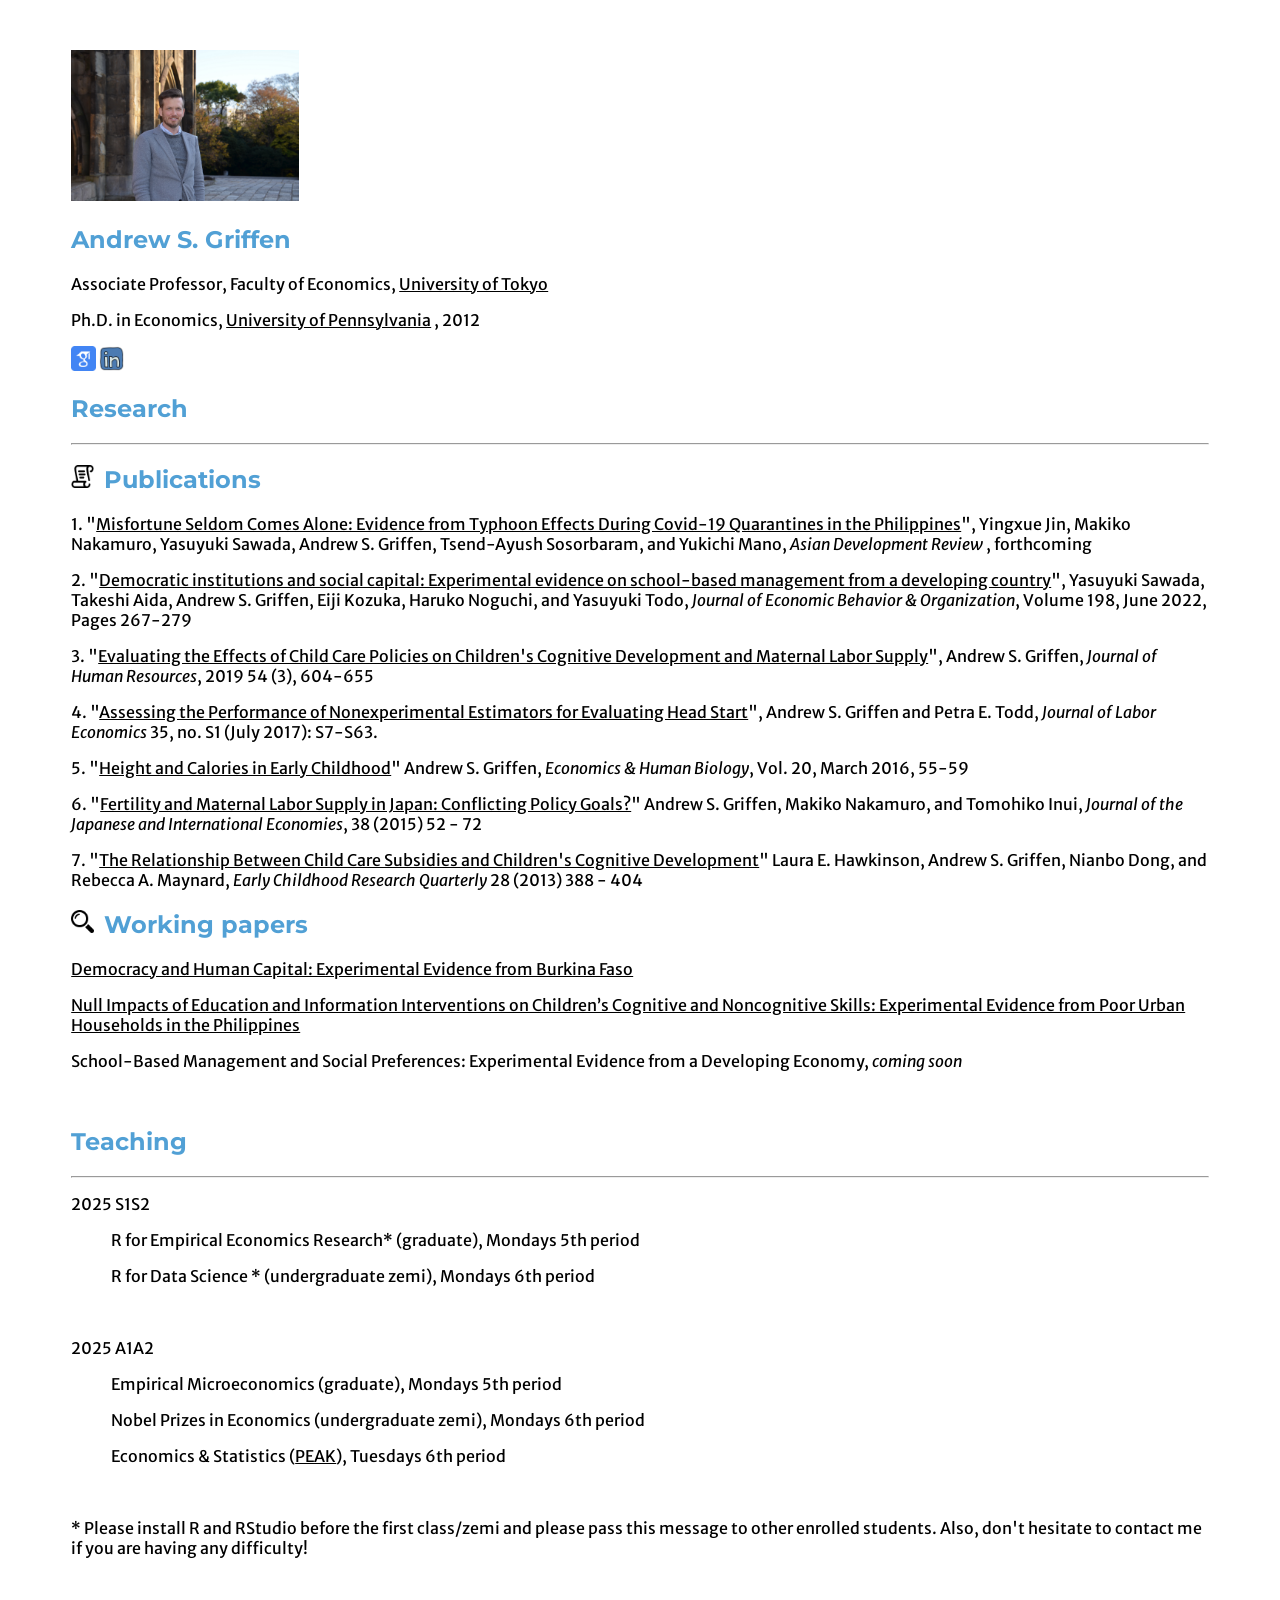
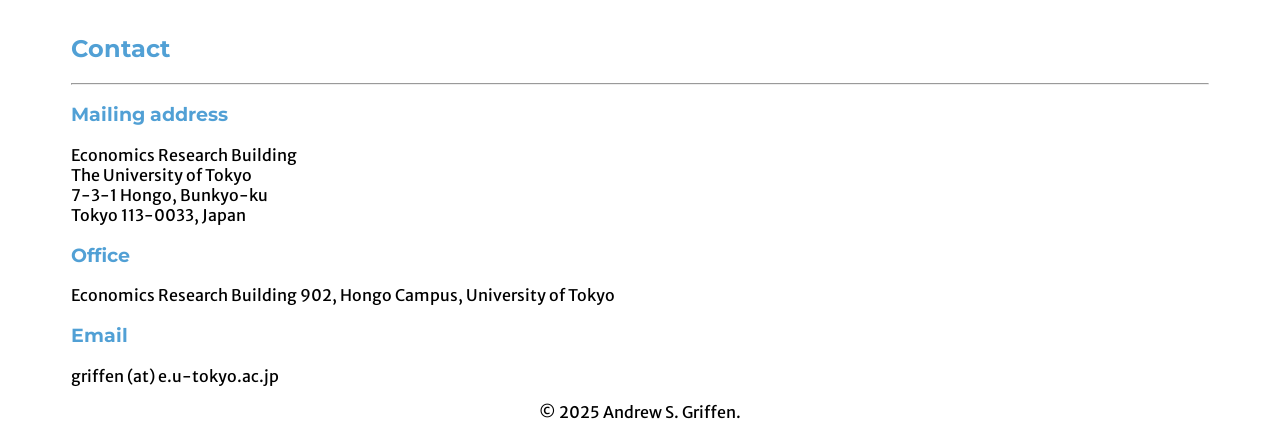
==== index.html @ 43484c6c "Added another target blank" ====
<!DOCTYPE html>
<html lang="en">

<head>
  <meta charset="UTF-8">
  <meta name="viewport" content="width=device-width, initial-scale=1.0">
  <meta http-equiv="X-UA-Compatible" content="ie=edge">
  <title>Andrew S. Griffen</title>
  <link rel="stylesheet" href="css/styles.css">
  <link rel="icon" href="akamon.ico">
  <link href="https://fonts.googleapis.com/css?family=Merriweather+Sans|Neucha|Montserrat|Sacramento|Passion+One" rel="stylesheet">
</head>

<!-- Google tag (gtag.js) -->
<script async src="https://www.googletagmanager.com/gtag/js?id=G-EB3QJS6JGM"></script>
<script>
  window.dataLayer = window.dataLayer || [];
  function gtag(){dataLayer.push(arguments);}
  gtag('js', new Date());

  gtag('config', 'G-EB3QJS6JGM');
</script>

<body>
  <div class="middle-container">
    <div class="profile">
      <img src="images/griffenpic.jpg" width="20%" height="20%" alt="griffen-pic">
      <h2>Andrew S. Griffen</h2>
      <p class="introduction">Associate Professor, Faculty of Economics, <a href="https://www.e.u-tokyo.ac.jp/index-e.html" target="_blank">University of Tokyo</a></p>
      <p class="introduction"></p>Ph.D. in Economics, <a href="https://economics.sas.upenn.edu/" target="_blank">University of Pennsylvania</a> , 2012</p>
      <a class="footer-link" href="https://scholar.google.com/citations?user=Ombn8p4AAAAJ&hl=en" style="text-decoration: none"> <img src="images/google_scholar.png" alt="Google Scholar" height="25" width="25"> </a>
      <a class="footer-link" href="https://www.linkedin.com/in/andrew-s-griffen-a07aa4168/" style="text-decoration: none"> <img src="images/linkedin.png" alt="LinkedIn" height="25" width="25"> </a>
    </div>
    <div class="papers">
      <h2>Research</h2>
      <hr>
      <div class="papers-title">
        <img class="code-img" src="images/scroll.png" alt="scroll-img">
        <h2>Publications</h2>
      </div>
      <div class="papers-row">
        <p>1. "<a href="">Misfortune Seldom Comes Alone: Evidence from Typhoon Effects During Covid-19 Quarantines in the Philippines</a>", Yingxue Jin, Makiko Nakamuro, Yasuyuki Sawada, Andrew S. Griffen, Tsend-Ayush Sosorbaram, and Yukichi Mano, <i>Asian Development Review </i>, forthcoming </p>
        <p>2. "<a href="https://www.sciencedirect.com/science/article/pii/S0167268122001081?dgcid=coauthor">Democratic institutions and social capital: Experimental evidence on school-based management from a developing country</a>", Yasuyuki Sawada, Takeshi Aida, Andrew S. Griffen, Eiji Kozuka, Haruko Noguchi, and Yasuyuki Todo, <i>Journal of Economic Behavior & Organization</i>, Volume 198, June 2022, Pages 267-279</p>
        <p>3. "<a href="http://jhr.uwpress.org/content/54/3/604.short">Evaluating the Effects of Child Care Policies on Children's Cognitive Development and Maternal Labor Supply</a>", Andrew S. Griffen, <i>Journal of Human Resources</i>, 2019 54 (3), 604-655</p>
        <p>4. "<a href="http://www.journals.uchicago.edu/doi/abs/10.1086/691726">Assessing the Performance of Nonexperimental Estimators for Evaluating Head Start</a>", Andrew S. Griffen and Petra E. Todd, <i>Journal of Labor Economics</i> 35, no.
          S1 (July 2017): S7-S63.</p>
        <p>5. "<a href="http://www.sciencedirect.com/science/article/pii/S1570677X1500074X">Height and Calories in Early Childhood</a>" Andrew S. Griffen, <i>Economics & Human Biology</i>, Vol. 20, March 2016, 55-59</p>
        <p>6. "<a href="http://www.sciencedirect.com/science/article/pii/S0889158315000222">Fertility and Maternal Labor Supply in Japan: Conflicting Policy Goals?</a>" Andrew S. Griffen, Makiko Nakamuro, and Tomohiko Inui, <i>Journal of the
            Japanese and International Economies</i>, 38 (2015) 52 - 72</p>
        <p>7. "<a href="http://www.sciencedirect.com/science/article/pii/S0885200612001007">The Relationship Between Child Care Subsidies and Children's Cognitive Development</a>" Laura E. Hawkinson, Andrew S. Griffen, Nianbo Dong, and Rebecca A.
          Maynard, <i>Early Childhood Research Quarterly</i> 28 (2013) 388 - 404</p>
      </div>
      <div class="papers-title">
        <img class="code-img" src="images/magnifying-glass.png" alt="magnifying-glass-img">
        <h2>Working papers</h2>
      </div>
      <div class="papers-row">
        <a href="Sawada_et_al_SBM_HC.pdf">Democracy and Human Capital: Experimental Evidence from Burkina Faso</a> </p>
        <a href="SALT_RCT.pdf">Null Impacts of Education and Information Interventions on Children’s Cognitive and Noncognitive Skills: Experimental Evidence from Poor Urban Households in the Philippines</a> </p>
        <a>School-Based Management and Social Preferences: Experimental Evidence from a Developing Economy</a>, <i>coming soon</i> </p>
      </div>
  </div>

  <br>
<!--   <div class="teaching">
    <h2>Research Assistant.</h2>
    <hr>
    <p>I am looking for an UTokyo undergraduate or graduate student to help with a literature review. Please email for details and to apply.</p>
  </div>
  <br>
-->

  <div class="teaching">
    <h2>Teaching</h2>
    <hr>
      <p>2025 S1S2</p>
      <p style="text-indent: 40px">R for Empirical Economics Research* (graduate), Mondays 5th period</p>
      <p style="text-indent: 40px">R for Data Science * (undergraduate zemi), Mondays 6th period</p>      
      <br>
      <p>2025 A1A2</p>
      <p style="text-indent: 40px">Empirical Microeconomics (graduate), Mondays 5th period</p>
      <p style="text-indent: 40px">Nobel Prizes in Economics (undergraduate zemi), Mondays 6th period</p>
      <p style="text-indent: 40px">Economics & Statistics (<a href="https://peak.c.u-tokyo.ac.jp/" target="_blank">PEAK</a>), Tuesdays 6th period</p>
      <br>
      <p>* Please install R and RStudio before the first class/zemi and please pass this message to other enrolled students. Also, don't hesitate to contact me if you are having any difficulty!</p>
  </div>
  <br>
  <br>

  <div class="contact-me">
    <h2>Contact</h2>
    <hr>
    <h3>Mailing address</h3>
    <p>Economics Research Building <br> The University of Tokyo <br> 7-3-1 Hongo, Bunkyo-ku <br> Tokyo 113-0033, Japan</p>
    <h3>Office</h3>
    <p><a href="https://goo.gl/maps/ZFtNMYrDCaeo88fF8" style="text-decoration: none">Economics Research Building 902, Hongo Campus, University of Tokyo</a>    </p>

    <h3>Email</h3>
    <p>griffen (at) e.u-tokyo.ac.jp</p>
  </div>

  <div class="bottom-container">
    <!-- <a class="footer-link" href="http://www.griffen.e.u-tokyo.ac.jp/">CV</a>
    <a class="footer-link" href="http://www.griffen.e.u-tokyo.ac.jp/">Google Scholar</a>
    <a class="footer-link" href="https://www.linkedin.com/in/drew-griffen-a07aa4168">LinkedIn</a> -->
    <!-- <img class="fuji" src="images/fuji-mountain.png" alt="fuji-mountain"> -->
    <p>© 2025 Andrew S. Griffen.</ps>
  </div>

</body>
</html>
---- css/styles.css ----
h1 {
  width: 10%;
  margin-top: 0;
  margin-bottom: 0;
  padding: 0;
  margin: 0 auto;
  font-family: 'Neucha', cursive;
  /* color: #66BFBF; */
  color: #51A0D5;
}

h2 {
  font-family: 'Montserrat', sans-serif;
  color: #51A0D5;
}

h3 {
  font-family: 'Montserrat', sans-serif;
  color: #51A0D5;
}

a {
  color: black;
}

p {
  font-weight: normal;
}

.profile {
  /* width: 70%;
  text-align: left; */
  margin: auto;
  /* width: 80%; */
  width: 90%;
  text-align: left;
}

.papers {
  /* width: 70%;
  text-align: left; */
  margin: auto;
  /* width: 80%; */
  width: 90%;
  text-align: left;
}

.papers-title {
  text-align: left;
}

.code-img {
  float: left;
  margin-right: 10px;
  width: 2%;
}

.papers-row {
  margin: auto;
  text-align: left;
}


body {
  margin-top: 50px;
  text-align: left;
  font-family: 'Merriweather Sans', sans-serif;
}

.top-cloud {
  position: absolute;
  right: 600px;
  top: 50px;
}

.bottom-cloud {
  position: absolute;
  left: 600px;
}

.econ {
  text-decoration: underline;
}

.fuji {
  /* width: 10%; */
}

.top-container {
  background-color: #b1bed5;
  position: relative;
  padding-top: 100px;
}

.bottom-container {
  position: relative;
  margin: auto;
  width: 90%;
  text-align: center;  
}

.teaching {
  margin: auto;
  /* width: 80%; */
  width: 90%;
  text-align: left;
}

.skill-row {
  /* width: 60%; */
  margin: 100px auto 100px auto;
  text-align: left;
}

.contact-me {
  margin: auto;
  /* width: 80%; */
  width: 90%;
  text-align: left;
}

.code-image {
  float: left;
  margin-right: 10px;
  width: 5%;
}

.code-image-chilies {
  float: right;
  margin-left: 10px;
  width: 5%;
}

.description {
  clear;
}

/* .
hero-section {
  background: url("../images/tokyo_skyline.jpg") ;
  background-size: cover;
  height: 60vh;
  text-align: center;
  display: -webkit-flex;
  display: -ms-flexbox;
  display: flex;
  -webkit-align-items: center;
      -ms-flex-align: center;
          align-items: center;
  -webkit-justify-content: center;
      -ms-flex-pack: center;
          justify-content: center;
}
*/

/* .hero-section .hero-section-text {
  color: #fefefe;
  text-shadow: 1px 1px 2px #0a0a0a;
} */
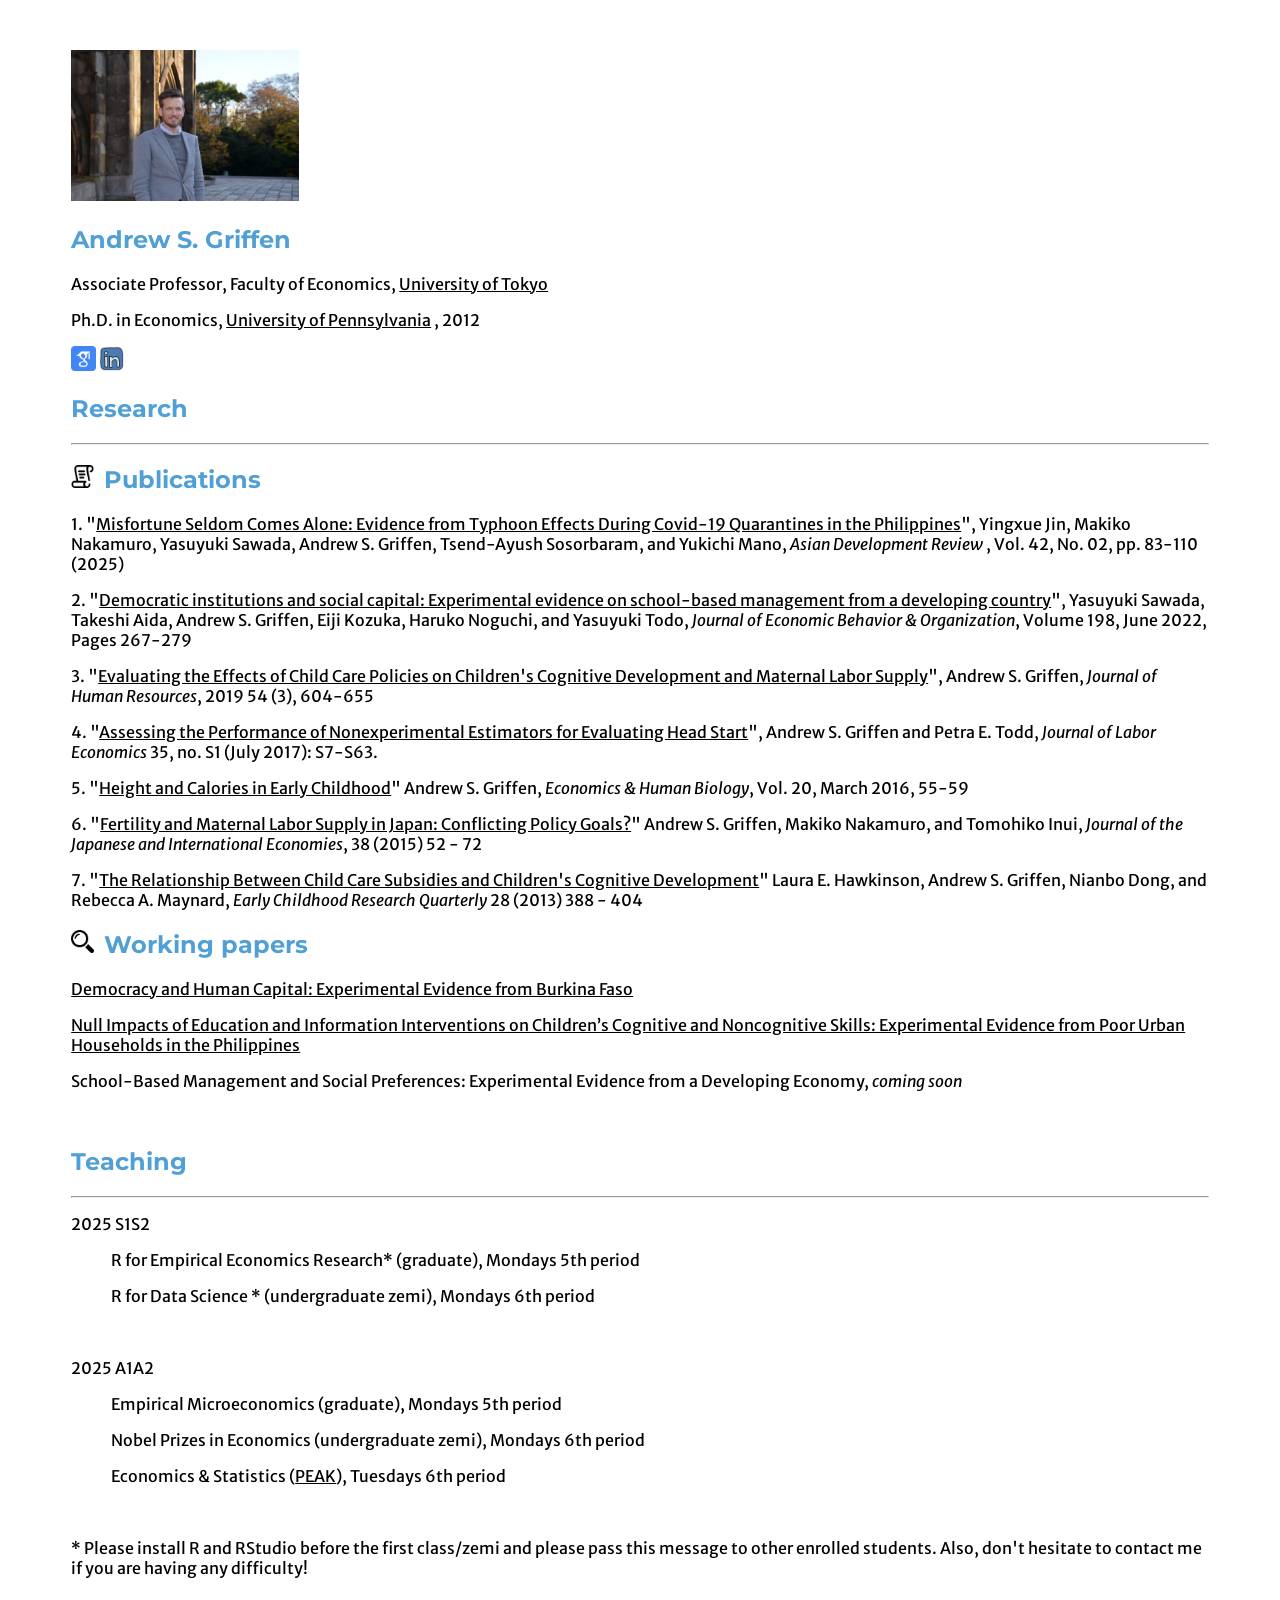
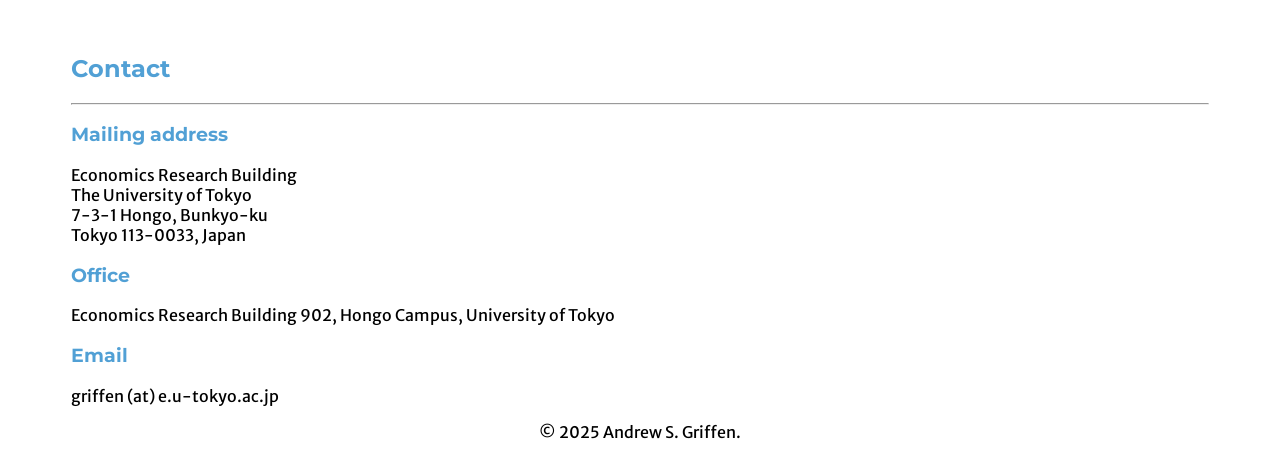
==== commit 0839f007: "Add ADR link" ====
--- a/index.html
+++ b/index.html
@@ -39,7 +39,7 @@
         <h2>Publications</h2>
       </div>
       <div class="papers-row">
-        <p>1. "<a href="">Misfortune Seldom Comes Alone: Evidence from Typhoon Effects During Covid-19 Quarantines in the Philippines</a>", Yingxue Jin, Makiko Nakamuro, Yasuyuki Sawada, Andrew S. Griffen, Tsend-Ayush Sosorbaram, and Yukichi Mano, <i>Asian Development Review </i>, forthcoming </p>
+        <p>1. "<a href="https://www.worldscientific.com/doi/full/10.1142/S0116110525400074?srsltid=AfmBOorObGidNRZ9A7gw_8hHYxT_Q0zO1d-peMCA-0s9Koc2f-IkgjkW">Misfortune Seldom Comes Alone: Evidence from Typhoon Effects During Covid-19 Quarantines in the Philippines</a>", Yingxue Jin, Makiko Nakamuro, Yasuyuki Sawada, Andrew S. Griffen, Tsend-Ayush Sosorbaram, and Yukichi Mano, <i>Asian Development Review </i>, Vol. 42, No. 02, pp. 83-110 (2025) </p>
         <p>2. "<a href="https://www.sciencedirect.com/science/article/pii/S0167268122001081?dgcid=coauthor">Democratic institutions and social capital: Experimental evidence on school-based management from a developing country</a>", Yasuyuki Sawada, Takeshi Aida, Andrew S. Griffen, Eiji Kozuka, Haruko Noguchi, and Yasuyuki Todo, <i>Journal of Economic Behavior & Organization</i>, Volume 198, June 2022, Pages 267-279</p>
         <p>3. "<a href="http://jhr.uwpress.org/content/54/3/604.short">Evaluating the Effects of Child Care Policies on Children's Cognitive Development and Maternal Labor Supply</a>", Andrew S. Griffen, <i>Journal of Human Resources</i>, 2019 54 (3), 604-655</p>
         <p>4. "<a href="http://www.journals.uchicago.edu/doi/abs/10.1086/691726">Assessing the Performance of Nonexperimental Estimators for Evaluating Head Start</a>", Andrew S. Griffen and Petra E. Todd, <i>Journal of Labor Economics</i> 35, no.
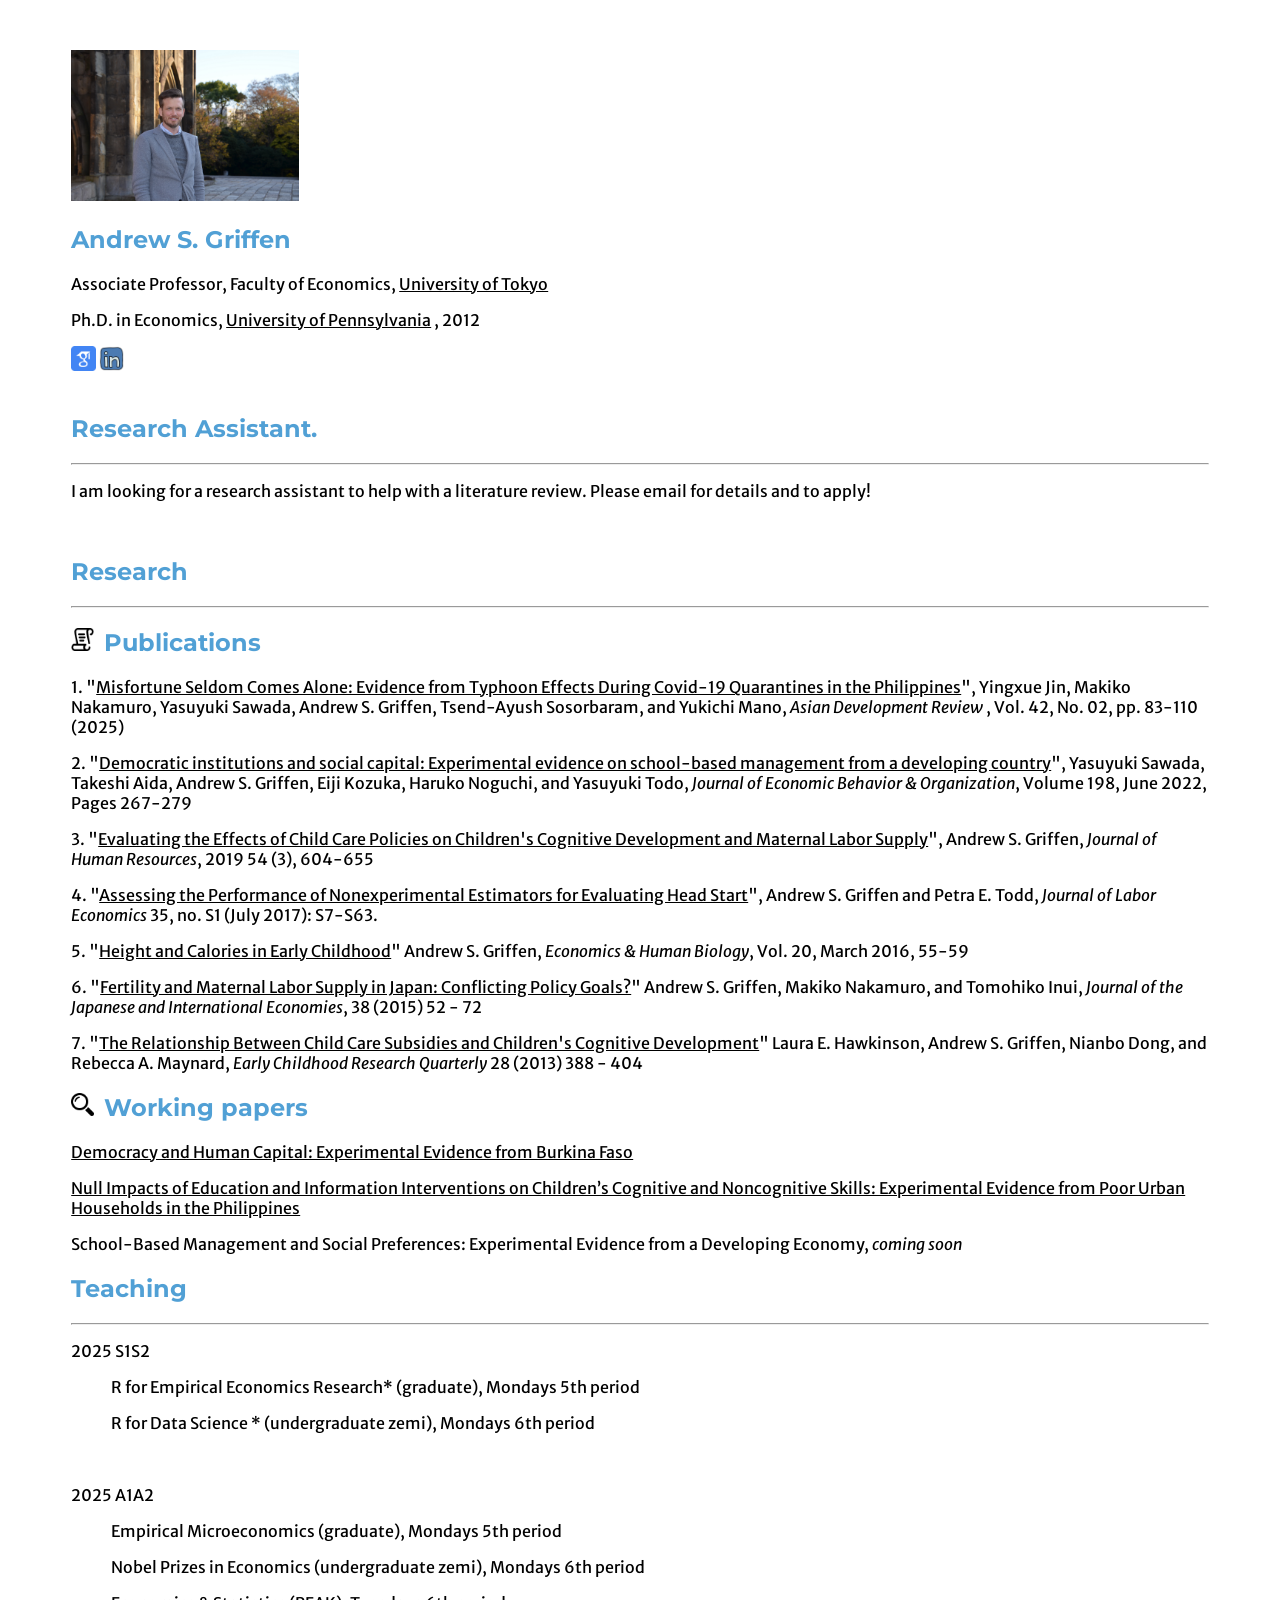
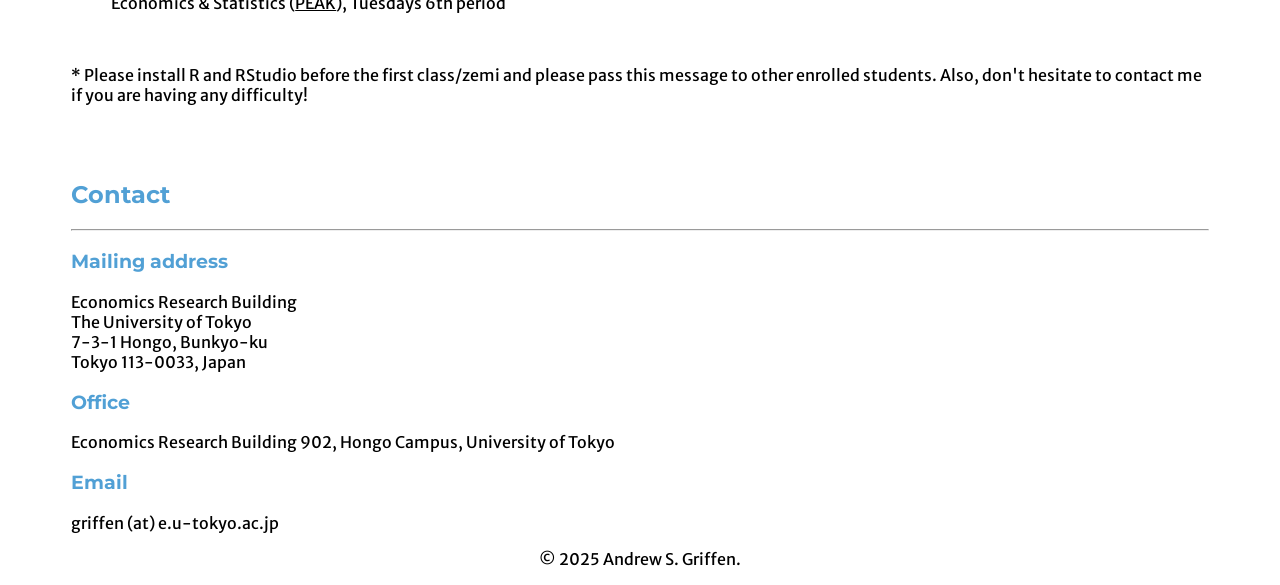
==== commit 9f538b21: "added RA" ====
--- a/index.html
+++ b/index.html
@@ -31,6 +31,15 @@
       <a class="footer-link" href="https://scholar.google.com/citations?user=Ombn8p4AAAAJ&hl=en" style="text-decoration: none"> <img src="images/google_scholar.png" alt="Google Scholar" height="25" width="25"> </a>
       <a class="footer-link" href="https://www.linkedin.com/in/andrew-s-griffen-a07aa4168/" style="text-decoration: none"> <img src="images/linkedin.png" alt="LinkedIn" height="25" width="25"> </a>
     </div>
+
+    <br>
+    <div class="teaching">
+      <h2>Research Assistant.</h2>
+      <hr>
+      <p>I am looking for a research assistant to help with a literature review. Please email for details and to apply!</p>
+    </div>
+    <br>
+
     <div class="papers">
       <h2>Research</h2>
       <hr>
@@ -60,15 +69,6 @@
         <a>School-Based Management and Social Preferences: Experimental Evidence from a Developing Economy</a>, <i>coming soon</i> </p>
       </div>
   </div>
-
-  <br>
-<!--   <div class="teaching">
-    <h2>Research Assistant.</h2>
-    <hr>
-    <p>I am looking for an UTokyo undergraduate or graduate student to help with a literature review. Please email for details and to apply.</p>
-  </div>
-  <br>
--->
 
   <div class="teaching">
     <h2>Teaching</h2>
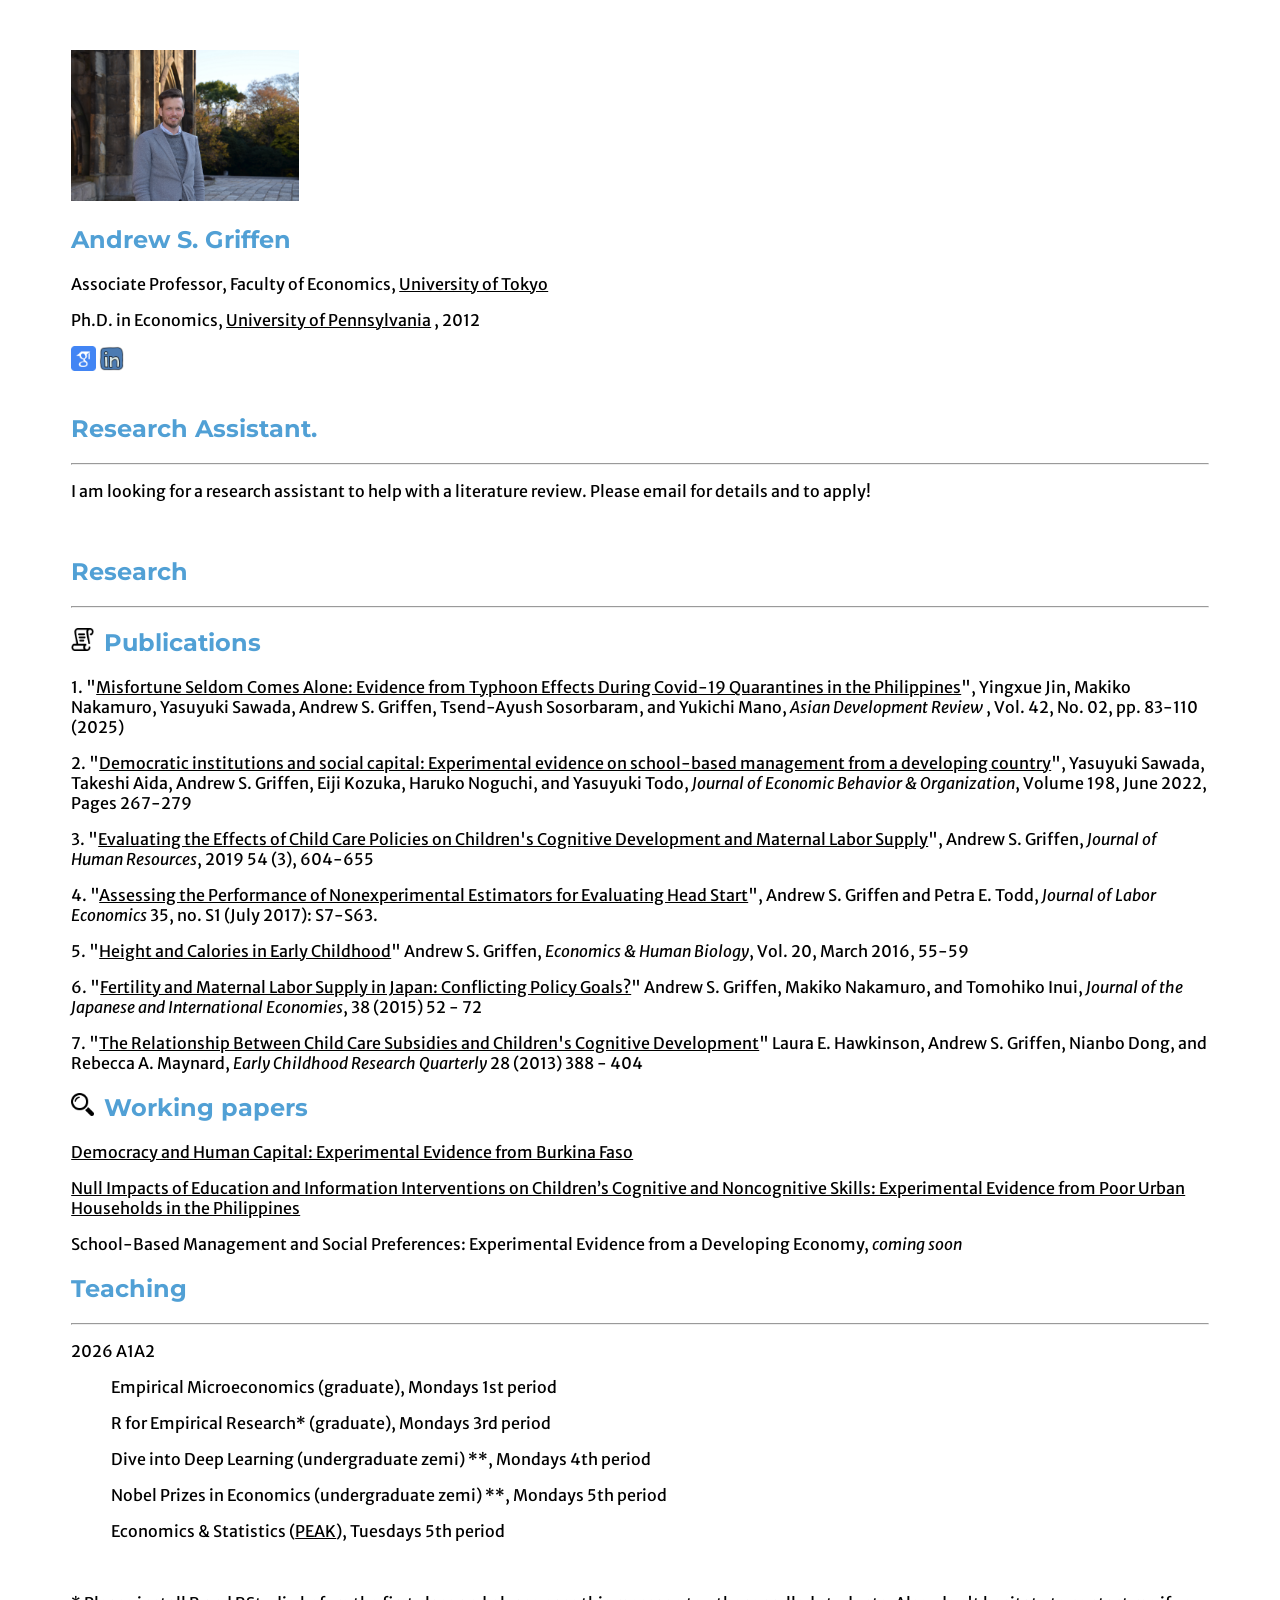
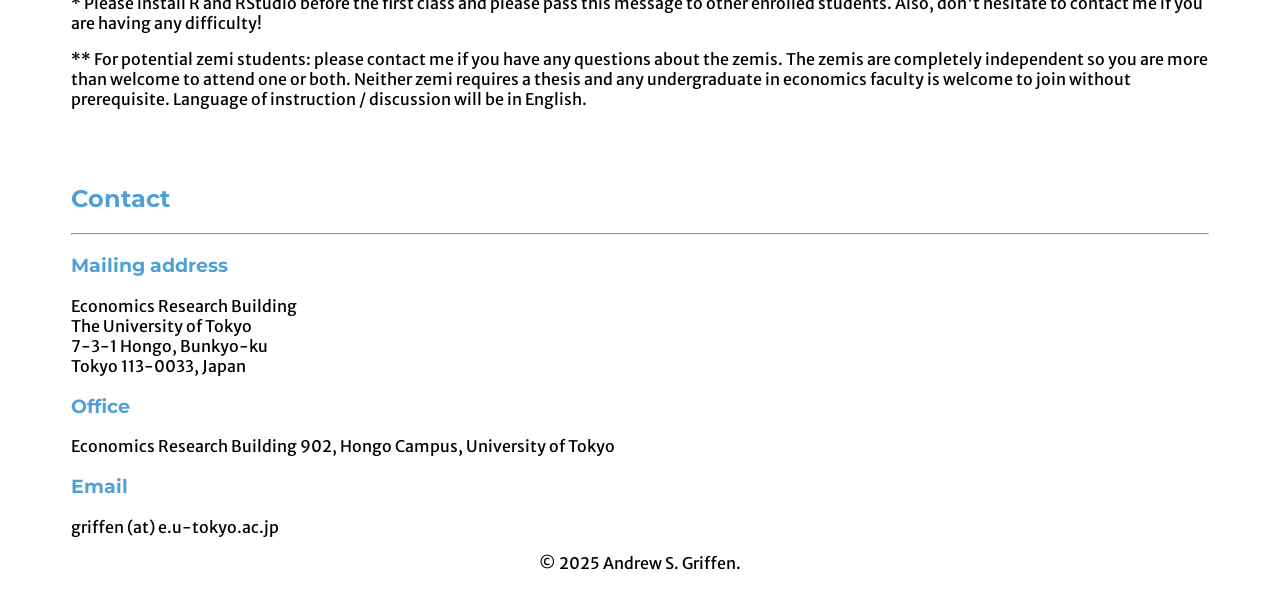
==== commit 0ac06d39: "2026 courses" ====
--- a/index.html
+++ b/index.html
@@ -73,16 +73,15 @@
   <div class="teaching">
     <h2>Teaching</h2>
     <hr>
-      <p>2025 S1S2</p>
-      <p style="text-indent: 40px">R for Empirical Economics Research* (graduate), Mondays 5th period</p>
-      <p style="text-indent: 40px">R for Data Science * (undergraduate zemi), Mondays 6th period</p>      
+      <p>2026 A1A2</p>
+      <p style="text-indent: 40px">Empirical Microeconomics (graduate), Mondays 1st period</p>
+      <p style="text-indent: 40px">R for Empirical Research* (graduate), Mondays 3rd period</p>
+      <p style="text-indent: 40px">Dive into Deep Learning (undergraduate zemi) **, Mondays 4th period</p>
+      <p style="text-indent: 40px">Nobel Prizes in Economics (undergraduate zemi) **, Mondays 5th period</p>
+      <p style="text-indent: 40px">Economics & Statistics (<a href="https://peak.c.u-tokyo.ac.jp/" target="_blank">PEAK</a>), Tuesdays 5th period</p>
       <br>
-      <p>2025 A1A2</p>
-      <p style="text-indent: 40px">Empirical Microeconomics (graduate), Mondays 5th period</p>
-      <p style="text-indent: 40px">Nobel Prizes in Economics (undergraduate zemi), Mondays 6th period</p>
-      <p style="text-indent: 40px">Economics & Statistics (<a href="https://peak.c.u-tokyo.ac.jp/" target="_blank">PEAK</a>), Tuesdays 6th period</p>
-      <br>
-      <p>* Please install R and RStudio before the first class/zemi and please pass this message to other enrolled students. Also, don't hesitate to contact me if you are having any difficulty!</p>
+      <p>* Please install R and RStudio before the first class and please pass this message to other enrolled students. Also, don't hesitate to contact me if you are having any difficulty!</p>
+      <p>** For potential zemi students: please contact me if you have any questions about the zemis. The zemis are completely independent so you are more than welcome to attend one or both. Neither zemi requires a thesis and any undergraduate in economics faculty is welcome to join without prerequisite. Language of instruction / discussion will be in English.</p>
   </div>
   <br>
   <br>
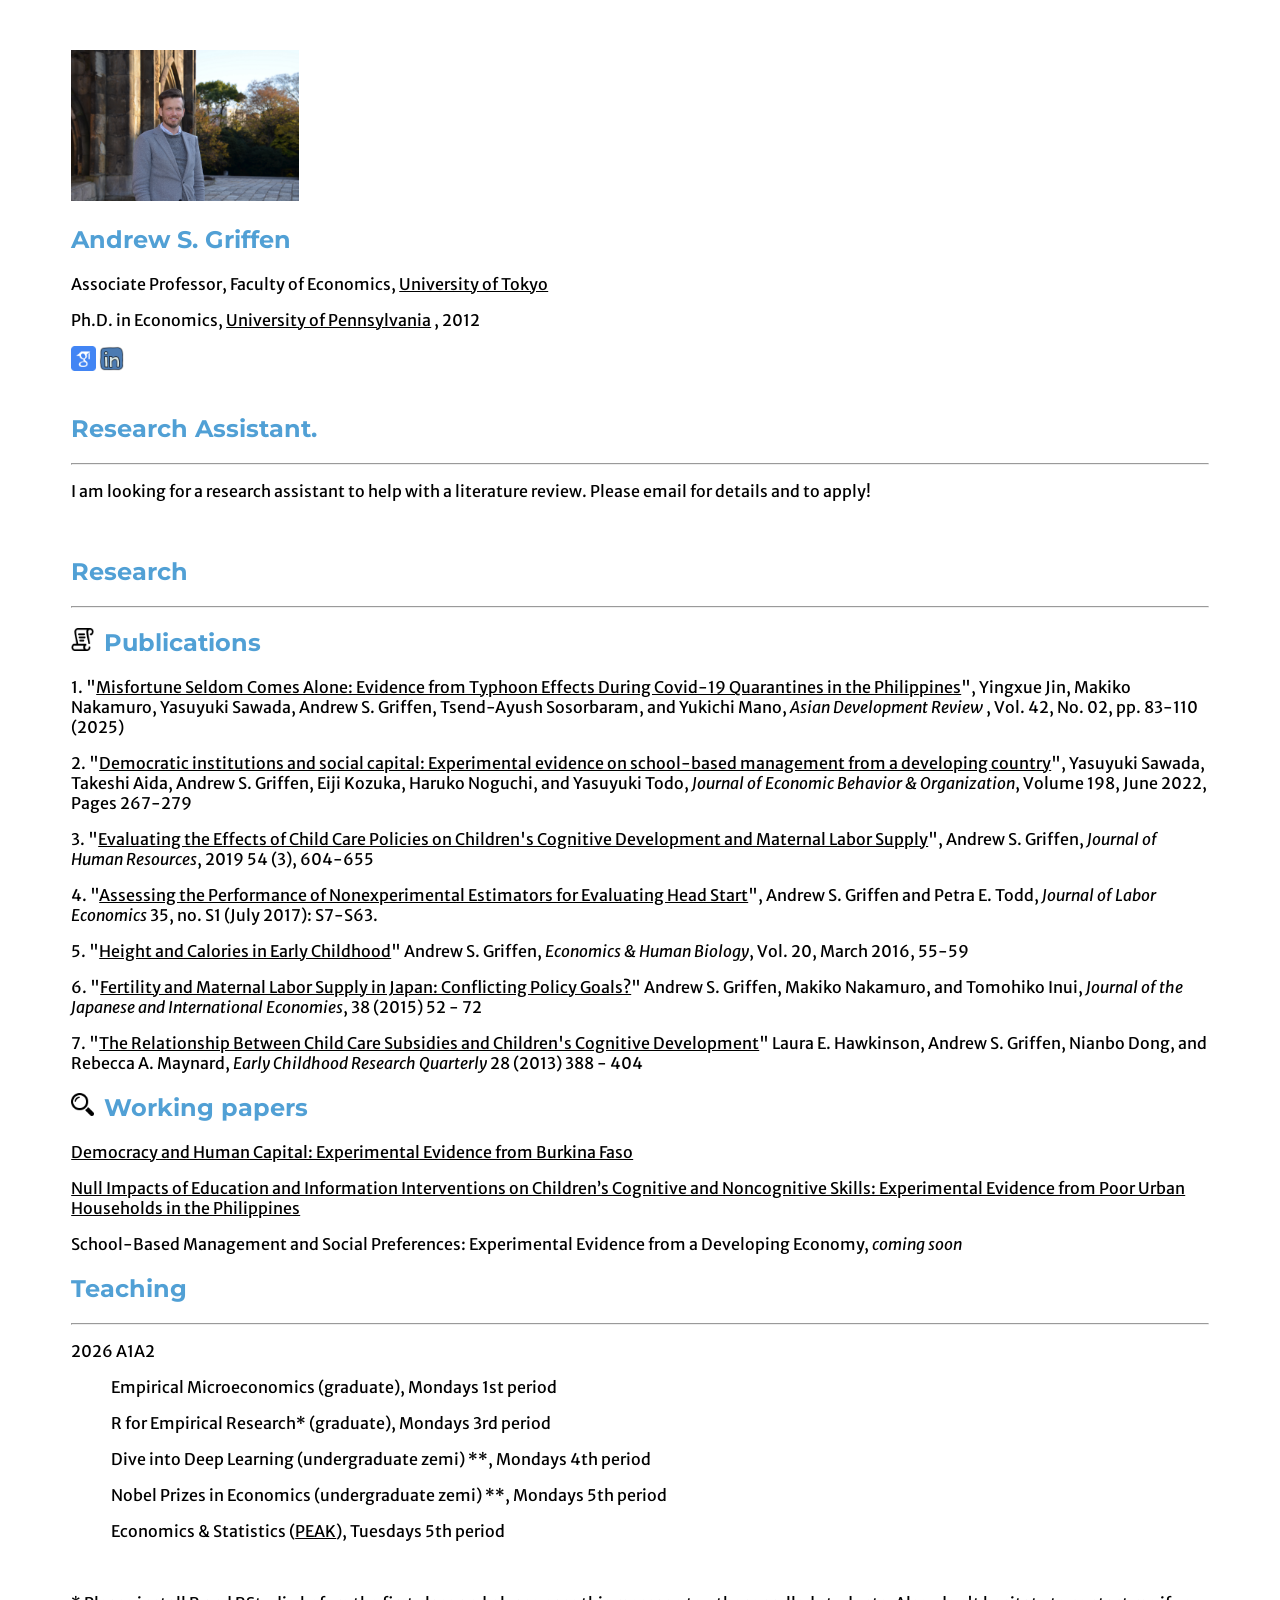
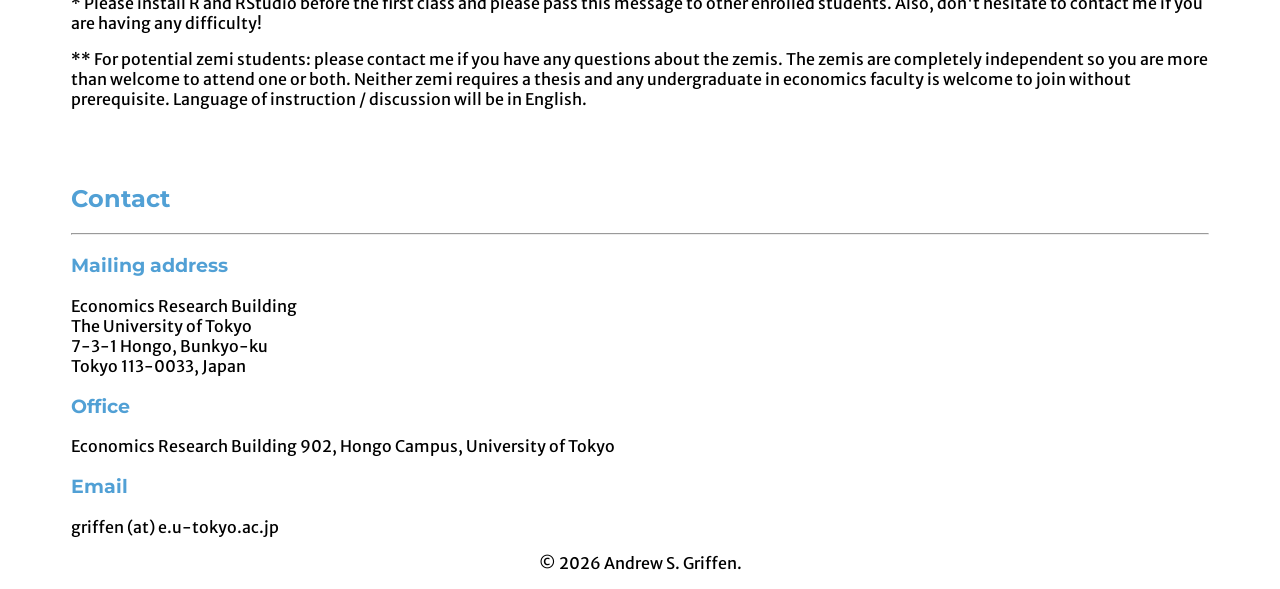
==== commit 71f1afd5: "2026 copywrite" ====
--- a/index.html
+++ b/index.html
@@ -103,7 +103,7 @@
     <a class="footer-link" href="http://www.griffen.e.u-tokyo.ac.jp/">Google Scholar</a>
     <a class="footer-link" href="https://www.linkedin.com/in/drew-griffen-a07aa4168">LinkedIn</a> -->
     <!-- <img class="fuji" src="images/fuji-mountain.png" alt="fuji-mountain"> -->
-    <p>© 2025 Andrew S. Griffen.</ps>
+    <p>© 2026 Andrew S. Griffen.</ps>
   </div>
 
 </body>
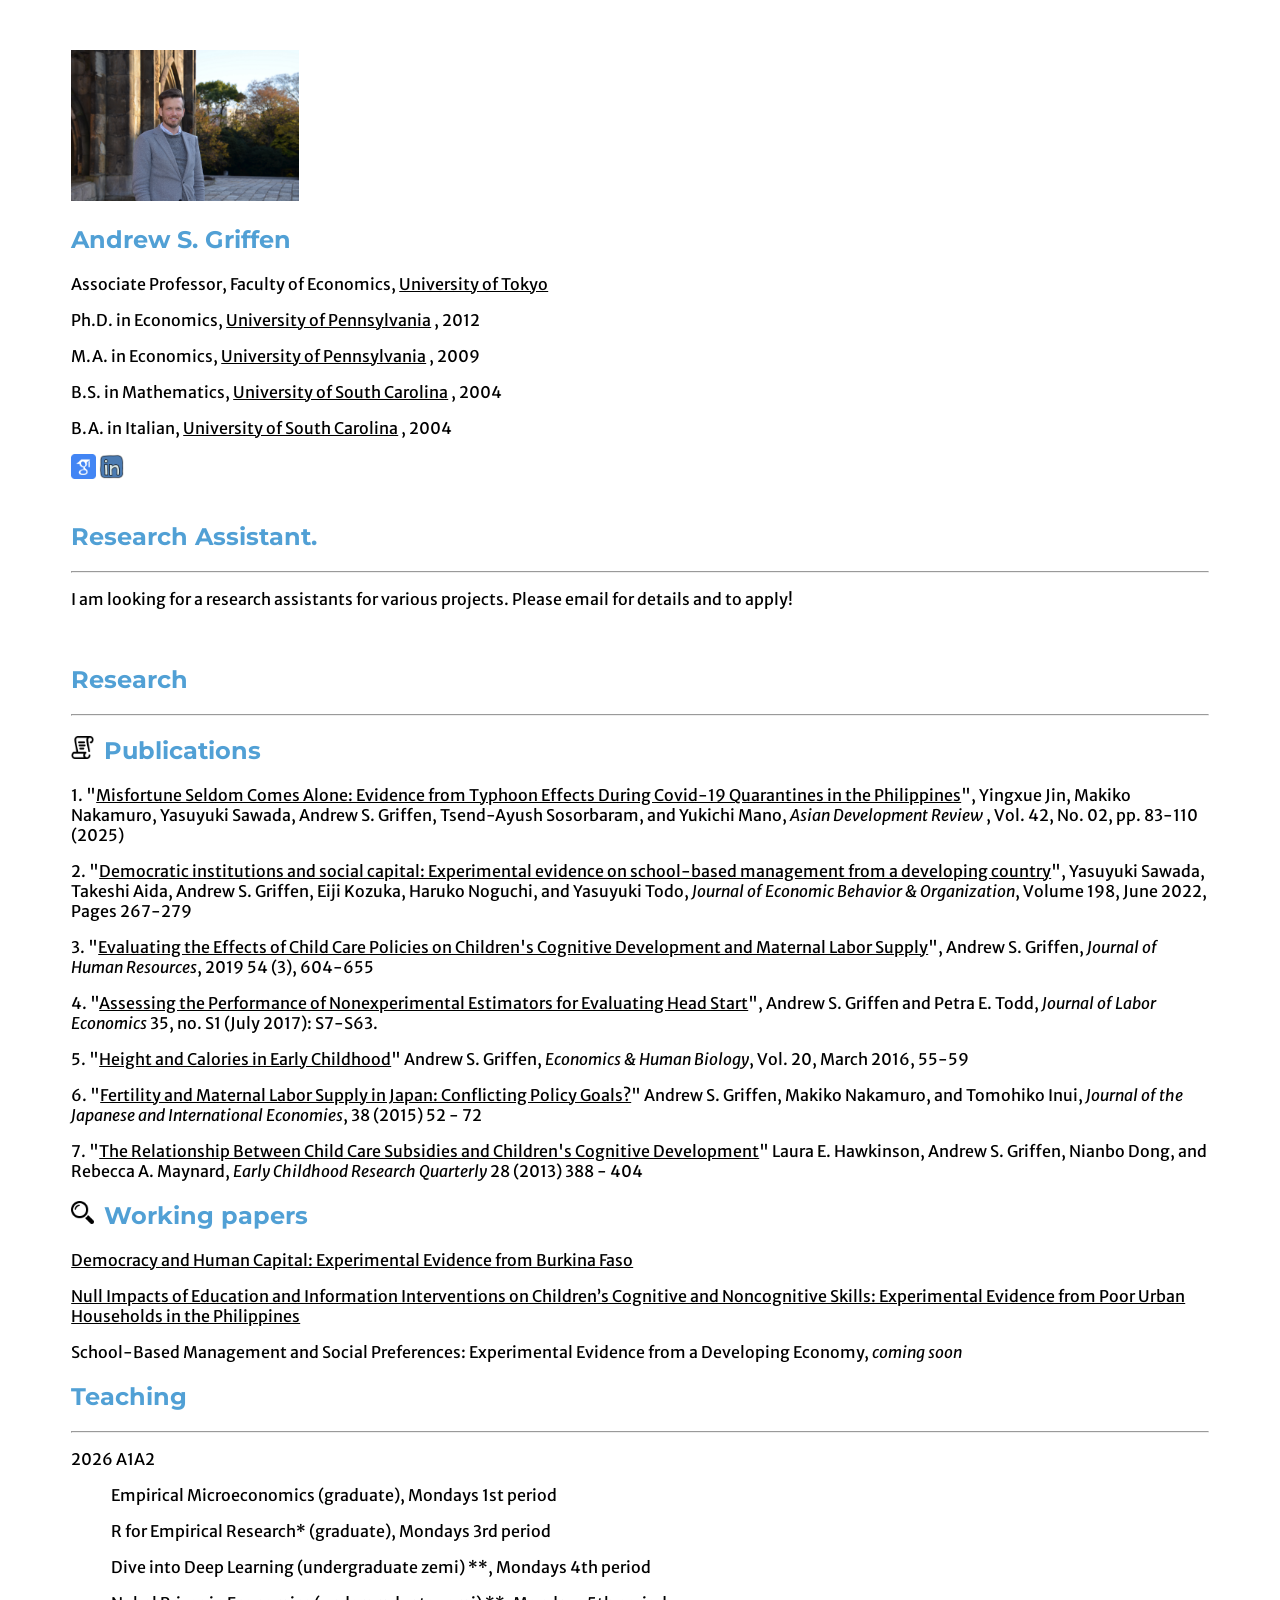
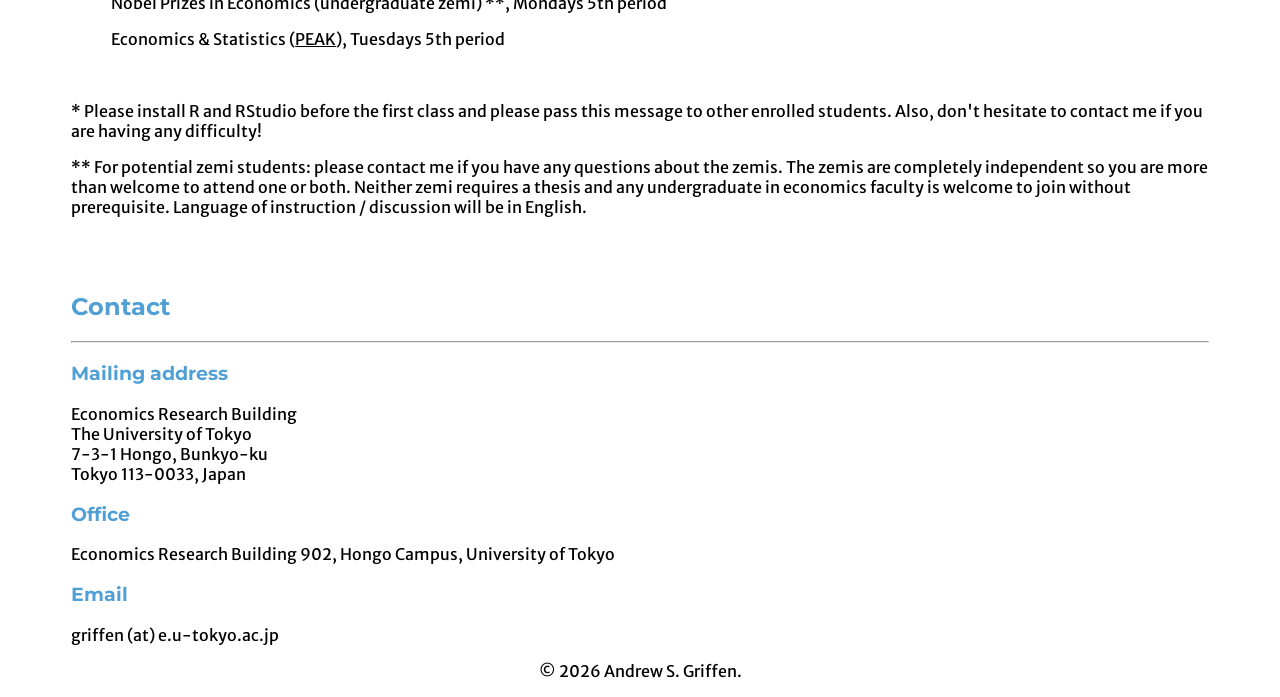
==== commit cc4cdea6: "Few fixes" ====
--- a/index.html
+++ b/index.html
@@ -28,6 +28,9 @@
       <h2>Andrew S. Griffen</h2>
       <p class="introduction">Associate Professor, Faculty of Economics, <a href="https://www.e.u-tokyo.ac.jp/index-e.html" target="_blank">University of Tokyo</a></p>
       <p class="introduction"></p>Ph.D. in Economics, <a href="https://economics.sas.upenn.edu/" target="_blank">University of Pennsylvania</a> , 2012</p>
+      <p class="introduction"></p>M.A. in Economics, <a href="https://economics.sas.upenn.edu/" target="_blank">University of Pennsylvania</a> , 2009</p>
+      <p class="introduction"></p>B.S. in Mathematics, <a href="https://sc.edu/" target="_blank">University of South Carolina</a> , 2004</p>
+      <p class="introduction"></p>B.A. in Italian, <a href="https://sc.edu/" target="_blank">University of South Carolina</a> , 2004</p>
       <a class="footer-link" href="https://scholar.google.com/citations?user=Ombn8p4AAAAJ&hl=en" style="text-decoration: none"> <img src="images/google_scholar.png" alt="Google Scholar" height="25" width="25"> </a>
       <a class="footer-link" href="https://www.linkedin.com/in/andrew-s-griffen-a07aa4168/" style="text-decoration: none"> <img src="images/linkedin.png" alt="LinkedIn" height="25" width="25"> </a>
     </div>
@@ -36,7 +39,7 @@
     <div class="teaching">
       <h2>Research Assistant.</h2>
       <hr>
-      <p>I am looking for a research assistant to help with a literature review. Please email for details and to apply!</p>
+      <p>I am looking for a research assistants for various projects. Please email for details and to apply!</p>
     </div>
     <br>
 
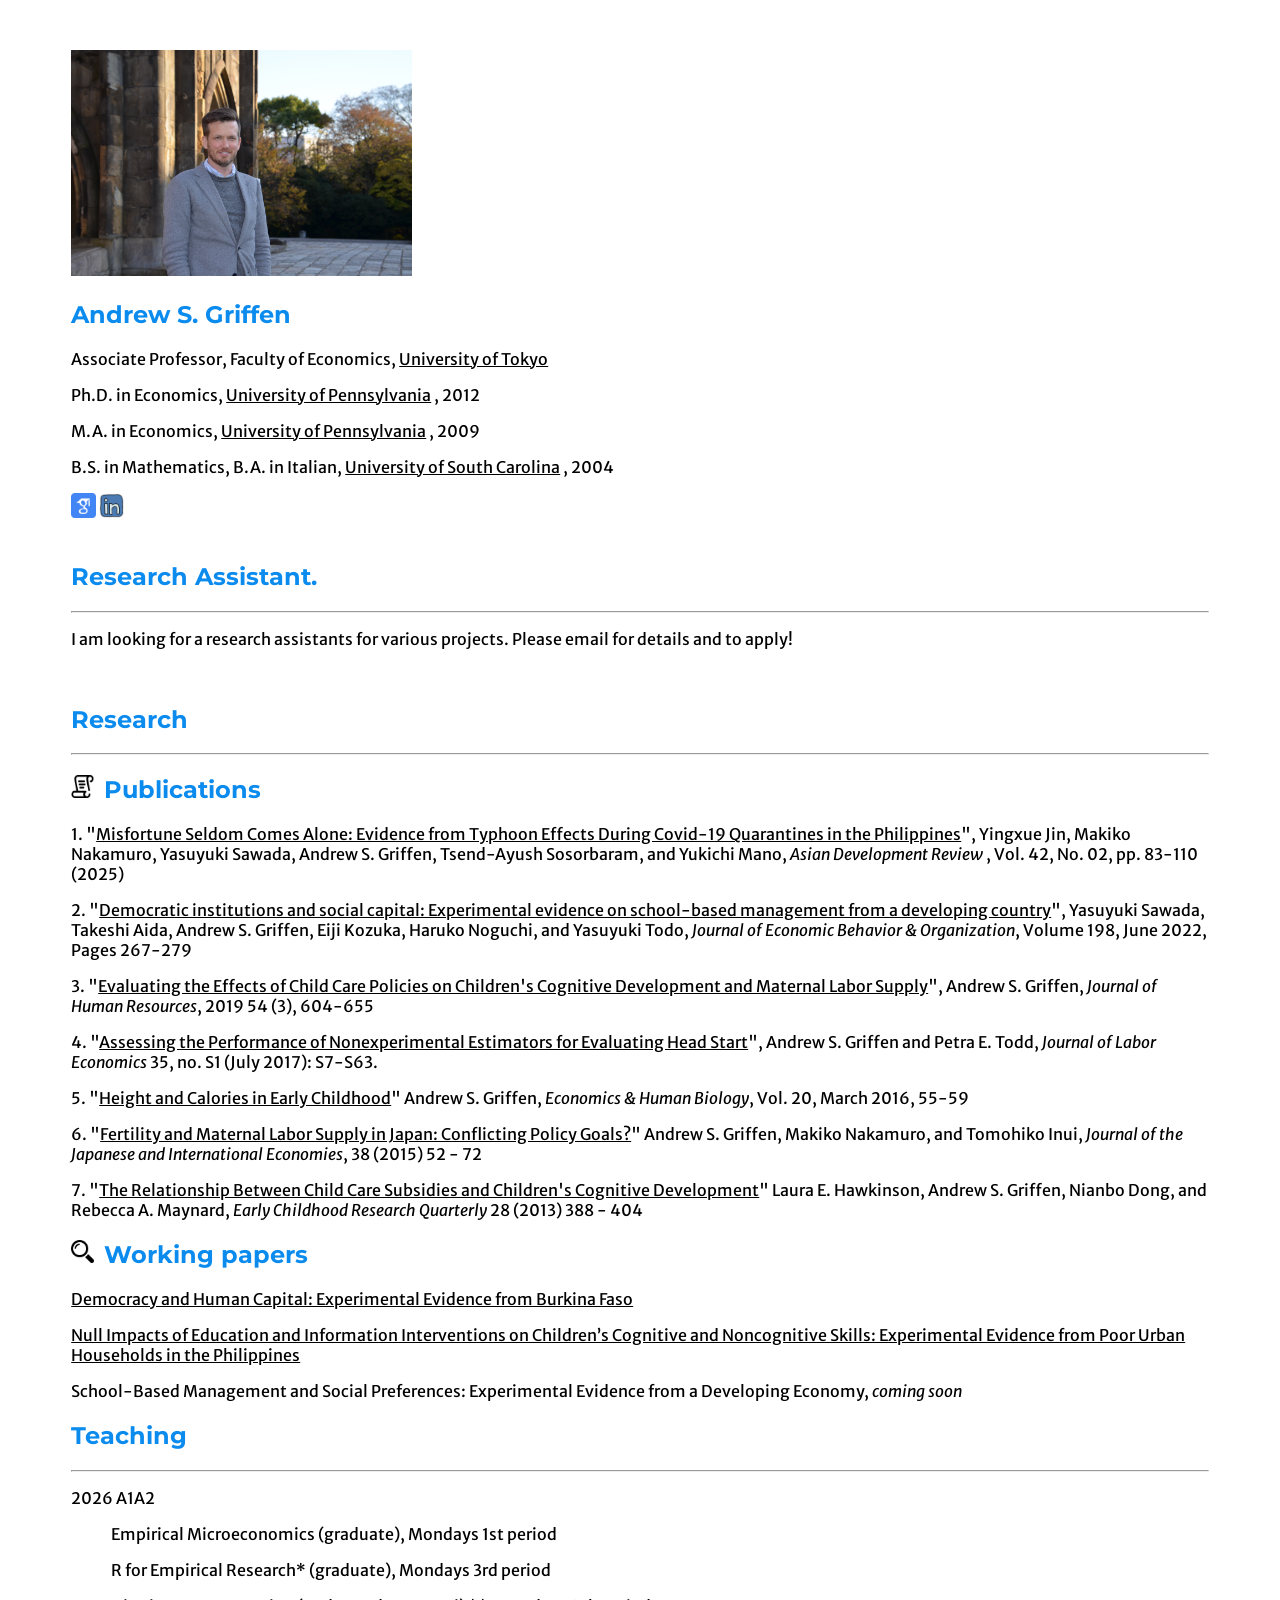
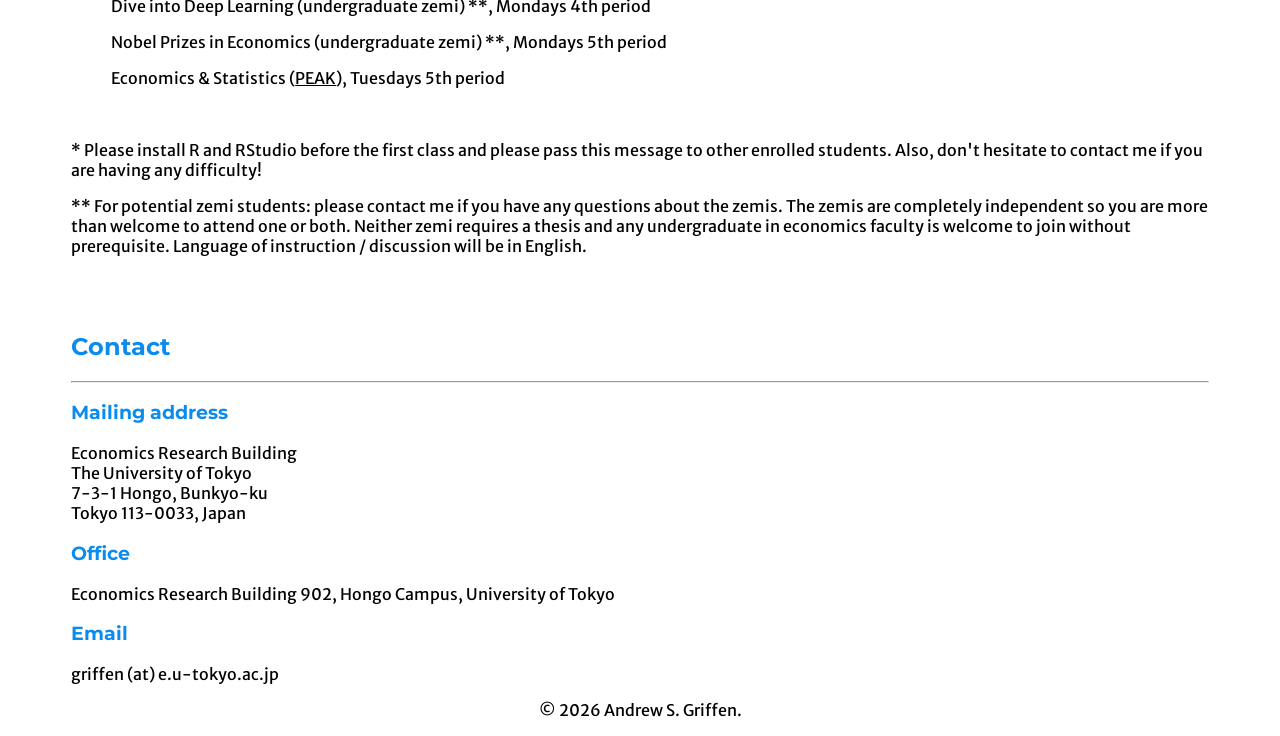
==== commit 5ac909e8: "Changed color, combined line" ====
--- a/index.html
+++ b/index.html
@@ -24,13 +24,12 @@
 <body>
   <div class="middle-container">
     <div class="profile">
-      <img src="images/griffenpic.jpg" width="20%" height="20%" alt="griffen-pic">
+      <img src="images/griffenpic.jpg" width="30%" height="30%" alt="griffen-pic">
       <h2>Andrew S. Griffen</h2>
       <p class="introduction">Associate Professor, Faculty of Economics, <a href="https://www.e.u-tokyo.ac.jp/index-e.html" target="_blank">University of Tokyo</a></p>
       <p class="introduction"></p>Ph.D. in Economics, <a href="https://economics.sas.upenn.edu/" target="_blank">University of Pennsylvania</a> , 2012</p>
       <p class="introduction"></p>M.A. in Economics, <a href="https://economics.sas.upenn.edu/" target="_blank">University of Pennsylvania</a> , 2009</p>
-      <p class="introduction"></p>B.S. in Mathematics, <a href="https://sc.edu/" target="_blank">University of South Carolina</a> , 2004</p>
-      <p class="introduction"></p>B.A. in Italian, <a href="https://sc.edu/" target="_blank">University of South Carolina</a> , 2004</p>
+      <p class="introduction"></p>B.S. in Mathematics, B.A. in Italian, <a href="https://sc.edu/" target="_blank">University of South Carolina</a> , 2004</p>
       <a class="footer-link" href="https://scholar.google.com/citations?user=Ombn8p4AAAAJ&hl=en" style="text-decoration: none"> <img src="images/google_scholar.png" alt="Google Scholar" height="25" width="25"> </a>
       <a class="footer-link" href="https://www.linkedin.com/in/andrew-s-griffen-a07aa4168/" style="text-decoration: none"> <img src="images/linkedin.png" alt="LinkedIn" height="25" width="25"> </a>
     </div>
--- a/css/styles.css
+++ b/css/styles.css
@@ -6,17 +6,17 @@
   margin: 0 auto;
   font-family: 'Neucha', cursive;
   /* color: #66BFBF; */
-  color: #51A0D5;
+  color: #0B8BEE;
 }
 
 h2 {
   font-family: 'Montserrat', sans-serif;
-  color: #51A0D5;
+  color: #0B8BEE;
 }
 
 h3 {
   font-family: 'Montserrat', sans-serif;
-  color: #51A0D5;
+  color: #0B8BEE;
 }
 
 a {
@@ -96,7 +96,7 @@
   position: relative;
   margin: auto;
   width: 90%;
-  text-align: center;  
+  text-align: center;
 }
 
 .teaching {
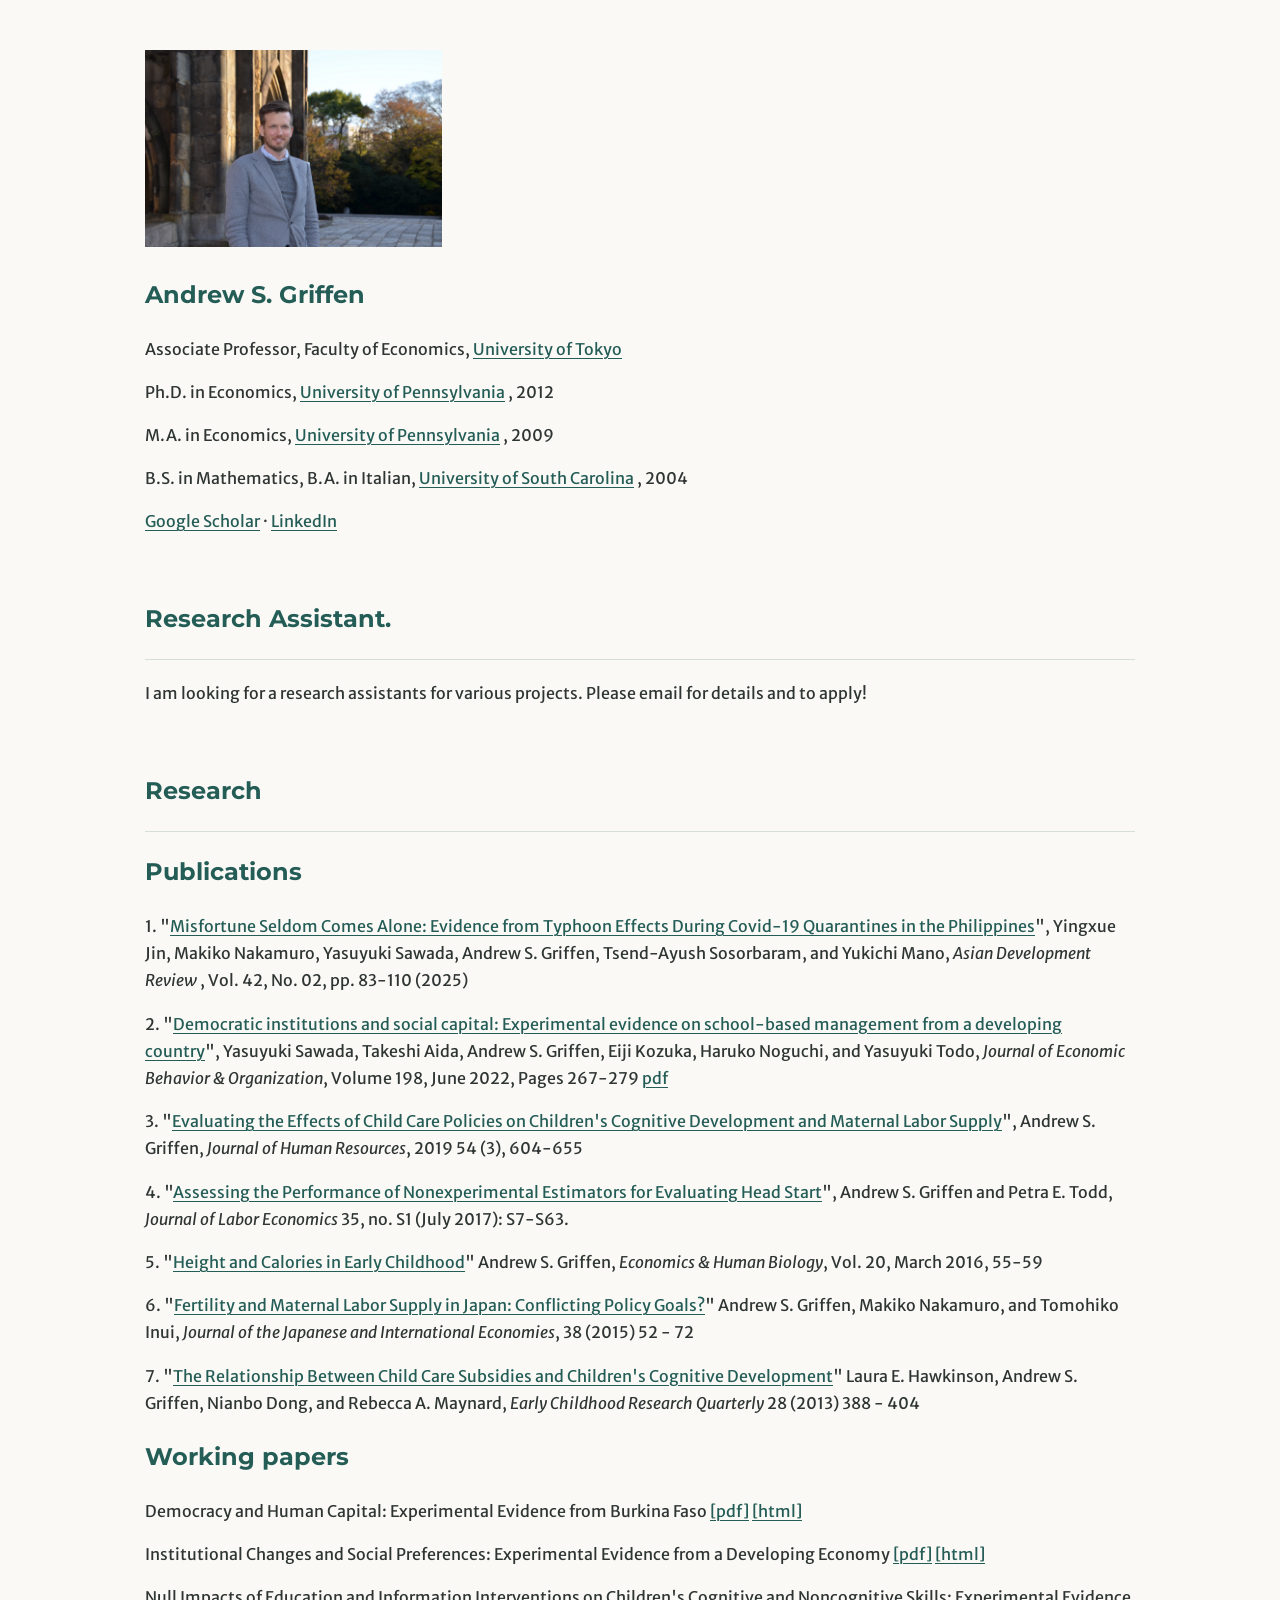
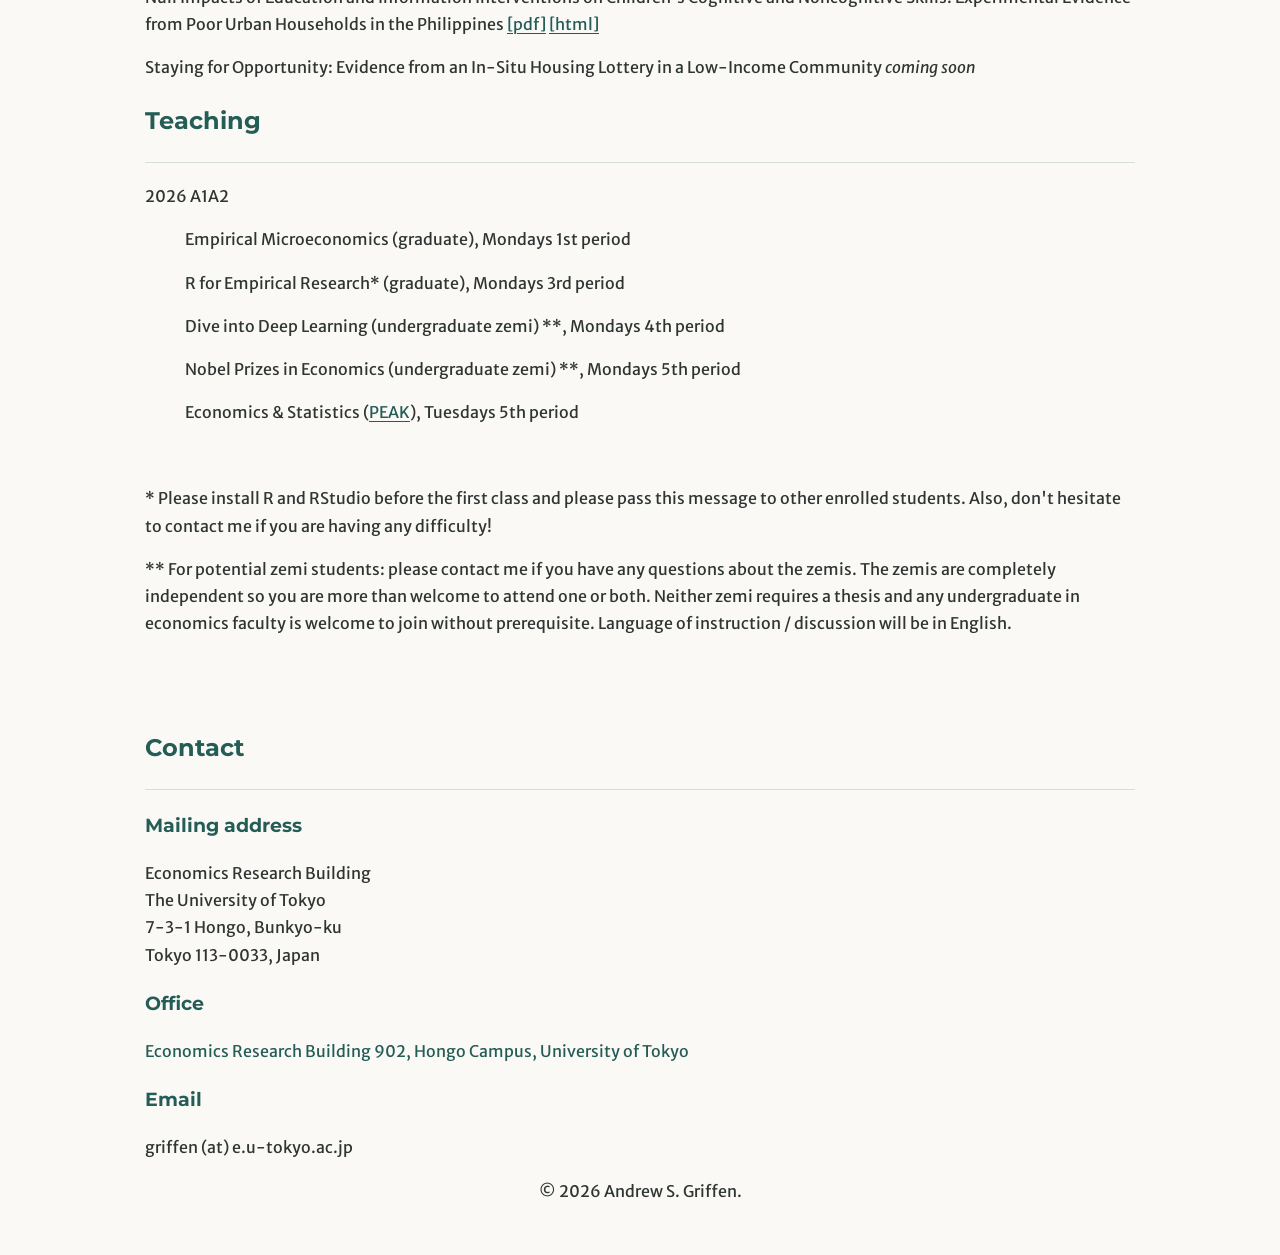
==== commit c1008778: "Updated papers" ====
--- a/index.html
+++ b/index.html
@@ -30,8 +30,7 @@
       <p class="introduction"></p>Ph.D. in Economics, <a href="https://economics.sas.upenn.edu/" target="_blank">University of Pennsylvania</a> , 2012</p>
       <p class="introduction"></p>M.A. in Economics, <a href="https://economics.sas.upenn.edu/" target="_blank">University of Pennsylvania</a> , 2009</p>
       <p class="introduction"></p>B.S. in Mathematics, B.A. in Italian, <a href="https://sc.edu/" target="_blank">University of South Carolina</a> , 2004</p>
-      <a class="footer-link" href="https://scholar.google.com/citations?user=Ombn8p4AAAAJ&hl=en" style="text-decoration: none"> <img src="images/google_scholar.png" alt="Google Scholar" height="25" width="25"> </a>
-      <a class="footer-link" href="https://www.linkedin.com/in/andrew-s-griffen-a07aa4168/" style="text-decoration: none"> <img src="images/linkedin.png" alt="LinkedIn" height="25" width="25"> </a>
+      <p><a class="footer-link" href="https://scholar.google.com/citations?user=Ombn8p4AAAAJ&hl=en">Google Scholar</a> &middot; <a class="footer-link" href="https://www.linkedin.com/in/andrew-s-griffen-a07aa4168/">LinkedIn</a></p>
     </div>
 
     <br>
@@ -46,12 +45,11 @@
       <h2>Research</h2>
       <hr>
       <div class="papers-title">
-        <img class="code-img" src="images/scroll.png" alt="scroll-img">
         <h2>Publications</h2>
       </div>
       <div class="papers-row">
         <p>1. "<a href="https://www.worldscientific.com/doi/full/10.1142/S0116110525400074?srsltid=AfmBOorObGidNRZ9A7gw_8hHYxT_Q0zO1d-peMCA-0s9Koc2f-IkgjkW">Misfortune Seldom Comes Alone: Evidence from Typhoon Effects During Covid-19 Quarantines in the Philippines</a>", Yingxue Jin, Makiko Nakamuro, Yasuyuki Sawada, Andrew S. Griffen, Tsend-Ayush Sosorbaram, and Yukichi Mano, <i>Asian Development Review </i>, Vol. 42, No. 02, pp. 83-110 (2025) </p>
-        <p>2. "<a href="https://www.sciencedirect.com/science/article/pii/S0167268122001081?dgcid=coauthor">Democratic institutions and social capital: Experimental evidence on school-based management from a developing country</a>", Yasuyuki Sawada, Takeshi Aida, Andrew S. Griffen, Eiji Kozuka, Haruko Noguchi, and Yasuyuki Todo, <i>Journal of Economic Behavior & Organization</i>, Volume 198, June 2022, Pages 267-279</p>
+        <p>2. "<a href="https://www.sciencedirect.com/science/article/pii/S0167268122001081?dgcid=coauthor">Democratic institutions and social capital: Experimental evidence on school-based management from a developing country</a>", Yasuyuki Sawada, Takeshi Aida, Andrew S. Griffen, Eiji Kozuka, Haruko Noguchi, and Yasuyuki Todo, <i>Journal of Economic Behavior & Organization</i>, Volume 198, June 2022, Pages 267-279 <a href="Sawada et al JEBO 2022.pdf">pdf</a></p>
         <p>3. "<a href="http://jhr.uwpress.org/content/54/3/604.short">Evaluating the Effects of Child Care Policies on Children's Cognitive Development and Maternal Labor Supply</a>", Andrew S. Griffen, <i>Journal of Human Resources</i>, 2019 54 (3), 604-655</p>
         <p>4. "<a href="http://www.journals.uchicago.edu/doi/abs/10.1086/691726">Assessing the Performance of Nonexperimental Estimators for Evaluating Head Start</a>", Andrew S. Griffen and Petra E. Todd, <i>Journal of Labor Economics</i> 35, no.
           S1 (July 2017): S7-S63.</p>
@@ -62,13 +60,13 @@
           Maynard, <i>Early Childhood Research Quarterly</i> 28 (2013) 388 - 404</p>
       </div>
       <div class="papers-title">
-        <img class="code-img" src="images/magnifying-glass.png" alt="magnifying-glass-img">
         <h2>Working papers</h2>
       </div>
       <div class="papers-row">
-        <a href="Sawada_et_al_SBM_HC.pdf">Democracy and Human Capital: Experimental Evidence from Burkina Faso</a> </p>
-        <a href="SALT_RCT.pdf">Null Impacts of Education and Information Interventions on Children’s Cognitive and Noncognitive Skills: Experimental Evidence from Poor Urban Households in the Philippines</a> </p>
-        <a>School-Based Management and Social Preferences: Experimental Evidence from a Developing Economy</a>, <i>coming soon</i> </p>
+        <p>Democracy and Human Capital: Experimental Evidence from Burkina Faso <a href="Sawada_et_al_SBM_HC.pdf">[pdf]</a> <a href="Sawada_et_al_SBM_HC.html" target="_blank" rel="noopener noreferrer">[html]</a></p>
+        <p>Institutional Changes and Social Preferences: Experimental Evidence from a Developing Economy <a href="Griffen_Sawada_Institutions_Social_Preferences.pdf">[pdf]</a> <a href="Griffen_Sawada_Institutions_Social_Preferences.html" target="_blank" rel="noopener noreferrer">[html]</a></p>
+        <p>Null Impacts of Education and Information Interventions on Children's Cognitive and Noncognitive Skills: Experimental Evidence from Poor Urban Households in the Philippines <a href="SALT_RCT.pdf">[pdf]</a> <a href="SALT_RCT.html" target="_blank" rel="noopener noreferrer">[html]</a></p>
+        <p>Staying for Opportunity: Evidence from an In-Situ Housing Lottery in a Low-Income Community <em>coming soon</em></p>
       </div>
   </div>
 
@@ -110,5 +108,3 @@
 
 </body>
 </html>
-
-
--- a/css/styles.css
+++ b/css/styles.css
@@ -6,21 +6,33 @@
   margin: 0 auto;
   font-family: 'Neucha', cursive;
   /* color: #66BFBF; */
-  color: #0B8BEE;
+  color: #245c56;
 }
 
 h2 {
   font-family: 'Montserrat', sans-serif;
-  color: #0B8BEE;
+  color: #245c56;
 }
 
 h3 {
   font-family: 'Montserrat', sans-serif;
-  color: #0B8BEE;
+  color: #245c56;
 }
 
 a {
-  color: black;
+  color: #245c56;
+  text-underline-offset: 3px;
+  text-decoration-thickness: 1px;
+}
+
+a:hover {
+  color: #173e3a;
+}
+
+hr {
+  border: 0;
+  border-top: 1px solid #d7ded8;
+  margin: 20px 0;
 }
 
 p {
@@ -62,7 +74,11 @@
 
 
 body {
-  margin-top: 50px;
+  margin: 50px auto;
+  max-width: 1100px;
+  background-color: #faf9f6;
+  color: #2e3533;
+  line-height: 1.7;
   text-align: left;
   font-family: 'Merriweather Sans', sans-serif;
 }
